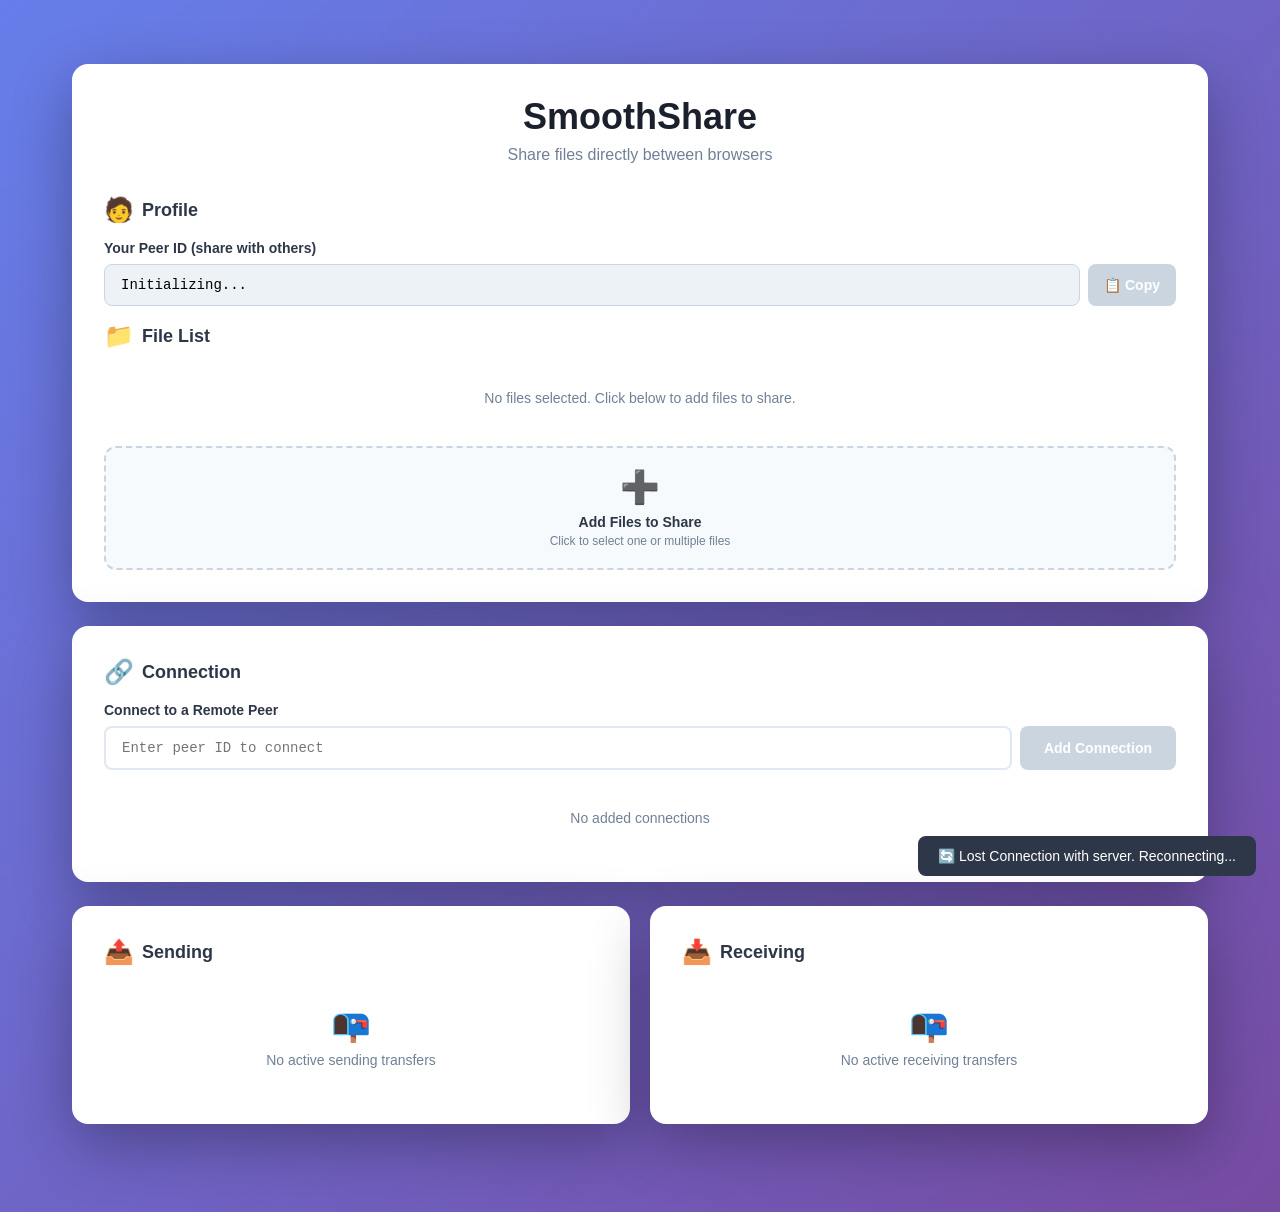
==== index.html @ 60f0b3a9 "version2: n-to-n pattern, single mode, request-based" ====
<!doctype html>
<html lang="en">

<head>
    <meta charset="UTF-8">
    <meta name="viewport" content="width=device-width, initial-scale=1.0">
    <title>SmoothShare</title>
    <link rel="stylesheet" href="./css/index.css">
    <script src="./vendor/peerjs.min.js"></script>
    <script defer src="./js/index.js"></script>
    <script defer src="./js/p2p_logic.js"></script>
</head>

<body>
    <div class="background-wrapper">
        <div class="app-container"><!-- Header -->
            <div class="card">
                <header class="header">
                    <h1 class="title">SmoothShare</h1>
                    <p class="subtitle">Share files directly between browsers</p>
                </header><!-- File Selection Section -->
                <section>
                    <h2 class="section-title"><span class="section-icon">🧑</span>Profile</h2>
                    <div class="connection-info"><label for="myPeerIdDisplay" class="connection-label">Your Peer ID
                            (share with others)</label>
                        <div class="peer-id-container">
                            <div class="peer-id-display" id="myPeerIdDisplay">
                                Initializing...
                            </div><button class="btn btn-primary btn-icon" id="copyPeerIdBtn" disabled>📋 Copy</button>
                        </div>
                    </div>
                    <h2 class="section-title"><span class="section-icon">📁</span>File List</h2>
                    <div id="fileList" class="file-list">
                        <div class="empty-state">
                            No files selected. Click below to add files to share.
                        </div>
                    </div><label for="fileInput" class="file-input-label">
                        <div class="icon">
                            ➕
                        </div>
                        <div style="font-size: 14px; font-weight: 600; color: #2d3748;">
                            Add Files to Share
                        </div>
                        <div style="font-size: 12px; color: #718096; margin-top: 4px;">
                            Click to select one or multiple files
                        </div>
                    </label> <input type="file" id="fileInput" class="file-input" multiple>
                </section>
            </div><!-- Connection Section -->
            <div class="card">
                <section>
                    <h2 class="section-title"><span class="section-icon">🔗</span> Connection</h2>
                    <div class="connection-info"><label for="remotePeerIdInput" class="connection-label">Connect to a
                            Remote Peer</label>
                        <div class="input-group"><input type="text" id="remotePeerIdInput" class="peer-input"
                                placeholder="Enter peer ID to connect">
                            <button class="btn btn-primary" id="connectBtn" disabled>Add Connection</button>
                        </div>
                    </div>
                    <div id="connectionsList" class="connections-list empty-state">No added connections</div>
                </section>
            </div><!-- Transfer Progress Sections -->
            <div class="transfers-grid"><!-- Sending Section -->
                <div class="card">
                    <section>
                        <h2 class="section-title"><span class="section-icon">📤</span> Sending</h2>
                        <div id="sendingTransfers" class="transfer-list">
                            <div class="empty-state">
                                <div class="icon">📭</div>
                                No active sending transfers
                            </div>
                        </div>
                    </section>
                </div><!-- Receiving Section -->
                <div class="card">
                    <section>
                        <h2 class="section-title"><span class="section-icon">📥</span> Receiving</h2>
                        <div id="receivingTransfers" class="transfer-list">
                            <div class="empty-state">
                                <div class="icon">📭</div>
                                No active receiving transfers
                            </div>
                        </div>
                    </section>
                </div>
            </div>
        </div>
    </div>
    <div class="toast" id="toast"></div>
</body>

</html>
---- css/index.css ----
body {
    box-sizing: border-box;
    margin: 0;
    padding: 0;
    font-family: -apple-system, BlinkMacSystemFont, 'Segoe UI', Roboto, Oxygen, Ubuntu, Cantarell, sans-serif;
}

html {
    height: 100%;
}

* {
    box-sizing: border-box;
}

.background-wrapper {
    min-height: 100%;
    background: linear-gradient(135deg, #667eea 0%, #764ba2 100%);
    padding: 32px 0;
    overflow-x: hidden;
    width: 100%;
}

.app-container {
    width: 100%;
    max-width: 1200px;
    margin: 0 auto;
    padding: 16px;
    box-sizing: border-box;
}

@media (min-width: 768px) {
    .app-container {
        padding: 32px;
    }
}

.card {
    background: white;
    border-radius: 16px;
    padding: 24px;
    box-shadow: 0 20px 60px rgba(0, 0, 0, 0.3);
    margin-bottom: 24px;
}

@media (min-width: 768px) {
    .card {
        padding: 32px;
    }
}

.header {
    text-align: center;
    margin-bottom: 32px;
}

.title {
    font-size: 28px;
    font-weight: 700;
    color: #1a202c;
    margin: 0 0 8px 0;
}

.subtitle {
    font-size: 14px;
    color: #718096;
    margin: 0;
}

.icon {
    font-size: 32px;
    margin-bottom: 8px;
}

@media (min-width: 768px) {
    .title {
        font-size: 36px;
    }

    .subtitle {
        font-size: 16px;
    }
}

.section-title {
    font-size: 18px;
    font-weight: 600;
    color: #2d3748;
    margin: 0 0 16px 0;
    display: flex;
    align-items: center;
    gap: 8px;
}

.section-icon {
    font-size: 24px;
}

/* File Selection Section */
.file-list {
    display: flex;
    flex-direction: column;
    gap: 8px;
    margin-bottom: 16px;
    max-height: 200px;
    overflow-y: auto;
}

.file-item {
    display: flex;
    align-items: center;
    justify-content: space-between;
    padding: 12px;
    background: #f7fafc;
    border-radius: 8px;
    border: 1px solid #e2e8f0;
}

.file-item-info {
    display: flex;
    align-items: center;
    gap: 12px;
    flex: 1;
    min-width: 0;
}

.file-item-icon {
    font-size: 32px;
    flex-shrink: 0;
}

.file-item-details {
    flex: 1;
    min-width: 0;
}

.file-item-name {
    font-size: 14px;
    font-weight: 600;
    color: #2d3748;
    white-space: nowrap;
    overflow: hidden;
    text-overflow: ellipsis;
}

.file-item-size {
    font-size: 12px;
    color: #718096;
}

.file-item-remove {
    padding: 6px 12px;
    background: #fc8181;
    color: white;
    border: none;
    border-radius: 6px;
    font-size: 12px;
    font-weight: 600;
    cursor: pointer;
    transition: all 0.2s;
    flex-shrink: 0;
}

.file-item-remove:hover {
    background: #f56565;
}

.file-input-label {
    display: block;
    padding: 20px;
    border: 2px dashed #cbd5e0;
    border-radius: 12px;
    text-align: center;
    cursor: pointer;
    transition: all 0.2s;
    background: #f7fafc;
}

.file-input-label:hover {
    border-color: #667eea;
    background: #edf2f7;
}

.file-input {
    display: none;
}

.empty-state {
    text-align: center;
    padding: 24px;
    color: #718096;
    font-size: 14px;
}

/* Connection Section */
.connection-info {
    margin-bottom: 16px;
}

.connection-label {
    font-size: 14px;
    font-weight: 600;
    color: #2d3748;
    margin-bottom: 8px;
    display: block;
}

.peer-id-container {
    display: flex;
    gap: 8px;
    align-items: stretch;
    margin-bottom: 16px;
}

.peer-id-display {
    flex: 1;
    padding: 12px 16px;
    background: #edf2f7;
    border-radius: 8px;
    font-family: 'Courier New', monospace;
    font-size: 12px;
    word-break: break-all;
    border: 1px solid #cbd5e0;
    display: flex;
    align-items: center;
}

@media (min-width: 768px) {
    .peer-id-display {
        font-size: 14px;
    }
}

.input-group {
    display: flex;
    flex-direction: column;
    gap: 8px;
    margin-bottom: 12px;
}

@media (min-width: 768px) {
    .input-group {
        flex-direction: row;
    }
}

.peer-input {
    flex: 1;
    padding: 12px 16px;
    border: 2px solid #e2e8f0;
    border-radius: 8px;
    font-size: 14px;
    font-family: 'Courier New', monospace;
    width: 100%;
    box-sizing: border-box;
    min-width: 0;
}

.peer-input:focus {
    outline: none;
    border-color: #667eea;
}

@media (min-width: 768px) {
    .peer-input {
        width: auto;
    }
}

.btn {
    padding: 12px 24px;
    border: none;
    border-radius: 8px;
    font-size: 14px;
    font-weight: 600;
    cursor: pointer;
    transition: all 0.2s;
    white-space: nowrap;
}

.btn-primary {
    background: #667eea;
    color: white;
}

.btn-primary:hover:not(:disabled) {
    background: #5a67d8;
    transform: translateY(-1px);
    box-shadow: 0 4px 12px rgba(102, 126, 234, 0.4);
}

.btn-primary:disabled {
    background: #cbd5e0;
    cursor: not-allowed;
}

.btn-success {
    background: #48bb78;
    color: white;
}

.btn-success:hover:not(:disabled) {
    background: #38a169;
    transform: translateY(-1px);
}

.btn-success:disabled {
    background: #cbd5e0;
    cursor: not-allowed;
}

.btn-danger {
    background: #fc8181;
    color: white;
}

.btn-danger:hover:not(:disabled) {
    background: #f56565;
    transform: translateY(-1px);
}

.btn-danger:disabled {
    background: #cbd5e0;
    cursor: not-allowed;
}

.btn-icon {
    padding: 12px 16px;
}

.button-group {
    display: flex;
    gap: 8px;
    flex-wrap: wrap;
}

.connection-box {
    padding: 16px;
    background: #f0fdf4;
    border-radius: 12px;
    border: 2px solid #86efac;
    margin-bottom: 12px;
}

.connection-box-header {
    display: flex;
    align-items: center;
    gap: 8px;
    margin-bottom: 12px;
}

.connection-status-icon {
    font-size: 20px;
}

.connection-peer-id {
    font-family: 'Courier New', monospace;
    font-size: 13px;
    color: #166534;
    font-weight: 600;
    flex: 1;
    word-break: break-all;
}

.connection-actions {
    display: flex;
    gap: 8px;
    flex-wrap: wrap;
}

.connections-list {
    display: flex;
    flex-direction: column;
    gap: 12px;
    margin-top: 16px;
    max-height: 250px;
    overflow-y: auto;
}

.empty-connections {
    text-align: center;
    padding: 24px;
    color: #718096;
    font-size: 14px;
    background: #f7fafc;
    border-radius: 12px;
    border: 1px solid #e2e8f0;
}

/* Transfer Sections */
.transfers-grid {
    display: grid;
    grid-template-columns: 1fr 1fr;
    gap: 20px;
    /* align-items: start; */
}

/* Responsive: stack on small screens */
@media (max-width: 768px) {
    .transfers-grid {
        grid-template-columns: 1fr;
    }
}

.transfer-list {
    /* height: 400px; */
    max-height: 400px;
    overflow-y: auto;
    width: 100%;
    box-sizing: border-box;
}

.transfer-box {
    background: white;
    border-radius: 10px;
    padding: 16px;
    margin-bottom: 12px;
    border: 2px solid #e0e0e0;
    transition: all 0.3s;
}

.transfer-box:hover {
    border-color: #667eea;
    box-shadow: 0 4px 12px rgba(102, 126, 234, 0.1);
}

.transfer-header {
    display: flex;
    justify-content: space-between;
    align-items: center;
    margin-bottom: 10px;
}

.transfer-peer {
    font-weight: 600;
    color: #667eea;
    font-size: 13px;
    font-family: monospace;
    overflow: hidden;
    text-overflow: ellipsis;
}

.transfer-status {
    font-size: 12px;
    padding: 4px 10px;
    border-radius: 12px;
    font-weight: 600;
}

.transfer-status.complete {
    background: #d4edda;
    color: #155724;
}

.transfer-status.active {
    background: #cce5ff;
    color: #004085;
}

.transfer-status.error {
    background: #f8d7da;
    color: #721c24;
}

.transfer-file {
    /* display: block;
    width: 100%;
    max-width: 100%; */
    font-size: 14px;
    color: #333;
    margin-bottom: 8px;
    overflow: hidden;
    text-overflow: ellipsis;
    white-space: normal;
    overflow-wrap: anywhere;
}

.progress-bar {
    width: 100%;
    height: 20px;
    background: #e0e0e0;
    border-radius: 10px;
    overflow: hidden;
}

.progress-fill {
    height: 100%;
    background: linear-gradient(90deg, #667eea, #764ba2);
    transition: width 0.3s;
    display: flex;
    align-items: center;
    justify-content: center;
    color: white;
    font-size: 11px;
    font-weight: 700;
}

/* .transfer-box {
    padding: 16px;
    background: #f7fafc;
    border-radius: 12px;
    border: 1px solid #e2e8f0;
    margin-bottom: 12px;
}

.transfer-header {
    display: flex;
    justify-content: space-between;
    align-items: center;
    margin-bottom: 12px;
}

.transfer-peer {
    font-size: 12px;
    font-family: 'Courier New', monospace;
    color: #4a5568;
    font-weight: 600;
}

.transfer-status {
    font-size: 11px;
    padding: 4px 8px;
    border-radius: 4px;
    font-weight: 600;
}

.transfer-status.sending {
    background: #bee3f8;
    color: #2c5282;
}

.transfer-status.receiving {
    background: #bee3f8;
    color: #2c5282;
}

.transfer-status.completed {
    background: #c6f6d5;
    color: #22543d;
}

.transfer-file {
    font-size: 13px;
    color: #2d3748;
    font-weight: 600;
    margin-bottom: 8px;
    white-space: nowrap;
    overflow: hidden;
    text-overflow: ellipsis;
}

.progress-bar-container {
    height: 8px;
    background: #cbd5e0;
    border-radius: 4px;
    overflow: hidden;
    margin-bottom: 8px;
}

.progress-bar {
    height: 100%;
    background: #48bb78;
    width: 0%;
    transition: width 0.3s;
}

.progress-text {
    font-size: 12px;
    color: #718096;
    text-align: right;
} */

/* Utility */
.status {
    padding: 12px;
    border-radius: 8px;
    margin-top: 15px;
    font-size: 14px;
    animation: slideIn 0.3s;
    text-overflow: ellipsis;
    overflow: hidden;
    white-space: normal;
    overflow-wrap: anywhere;
}

@keyframes slideIn {
    from {
        opacity: 0;
        transform: translateY(-10px);
    }

    to {
        opacity: 1;
        transform: translateY(0);
    }
}

.status.success {
    background: #d4edda;
    color: #155724;
    border: 1px solid #c3e6cb;
}

.status.error {
    background: #f8d7da;
    color: #721c24;
    border: 1px solid #f5c6cb;
}

.status.info {
    background: #d1ecf1;
    color: #0c5460;
    border: 1px solid #bee5eb;
}

.toast {
    position: fixed;
    bottom: 24px;
    right: 24px;
    padding: 12px 20px;
    background: #2d3748;
    color: white;
    border-radius: 8px;
    font-size: 14px;
    opacity: 0;
    transform: translateY(20px);
    transition: all 0.3s;
    pointer-events: none;
    z-index: 1000;
}

.toast.show {
    opacity: 1;
    transform: translateY(0);
}
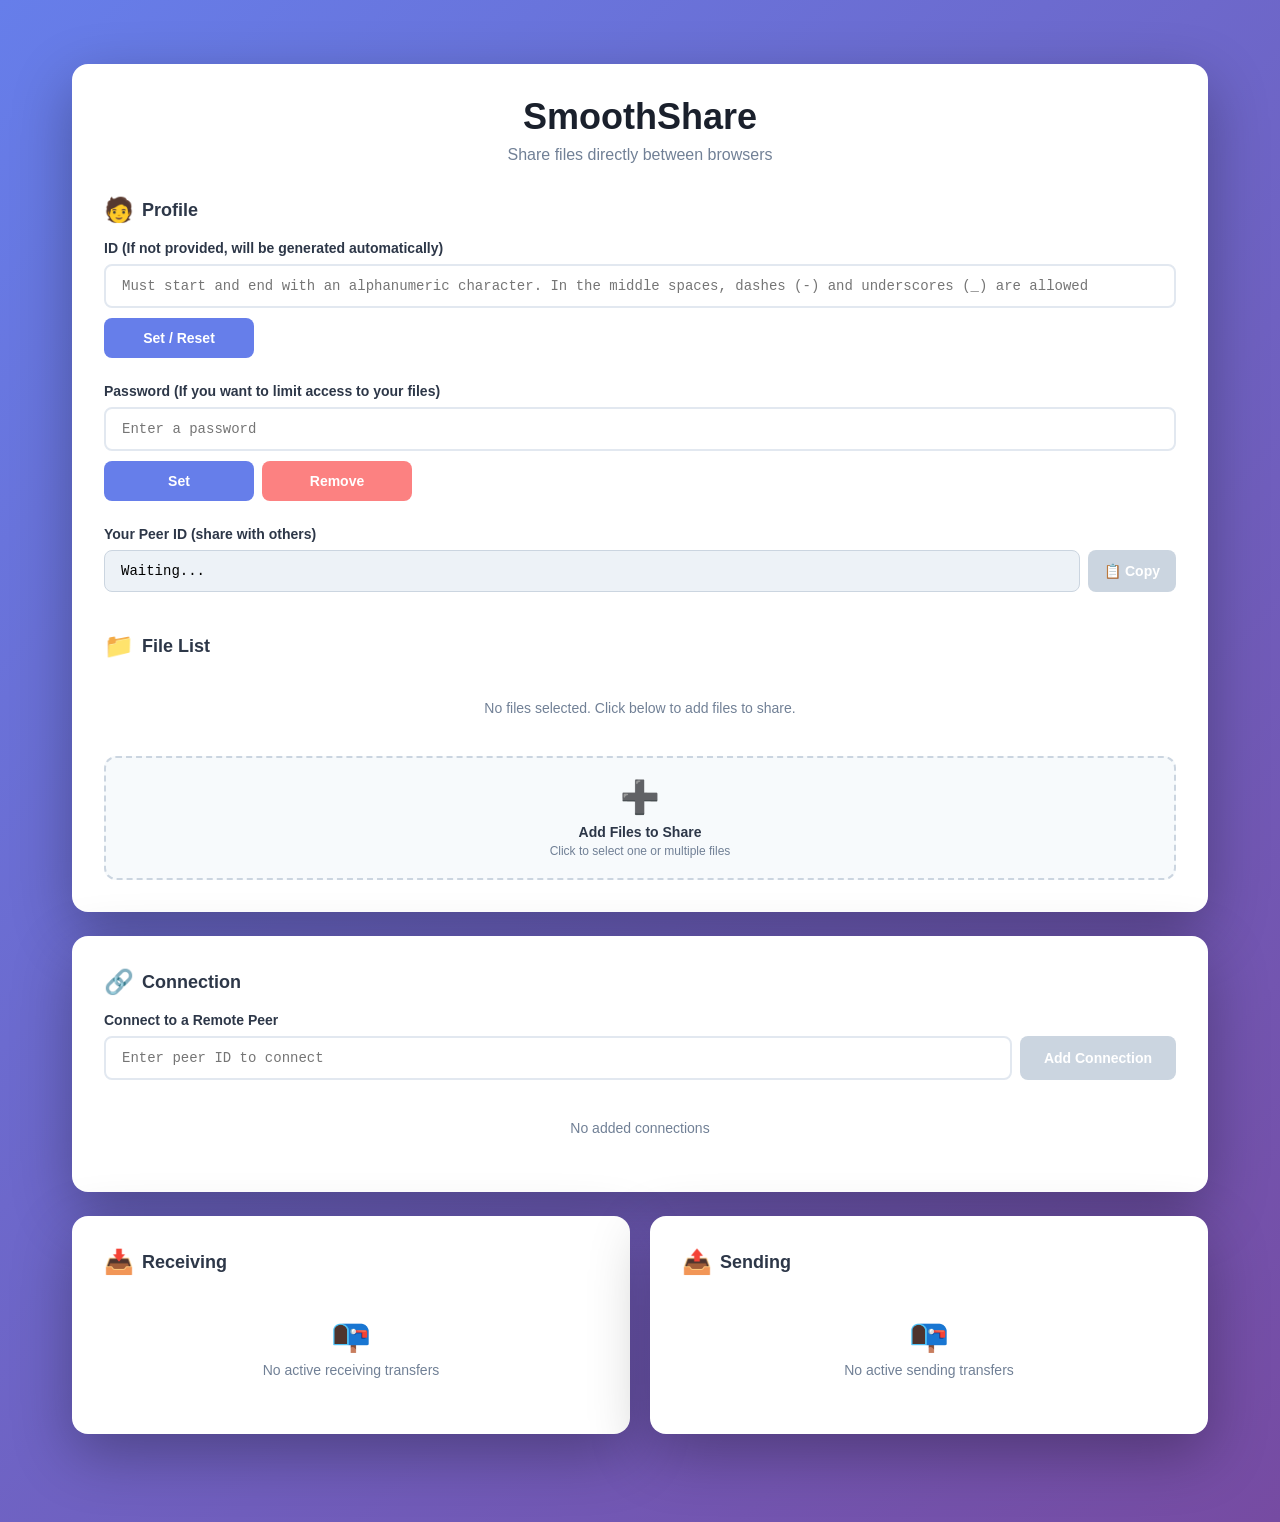
==== commit 3a44d588: "version3: add profile containing id and password" ====
--- a/index.html
+++ b/index.html
@@ -13,22 +13,49 @@
 
 <body>
     <div class="background-wrapper">
-        <div class="app-container"><!-- Header -->
+        <div class="app-container">
+            <!-- Header -->
             <div class="card">
                 <header class="header">
                     <h1 class="title">SmoothShare</h1>
                     <p class="subtitle">Share files directly between browsers</p>
-                </header><!-- File Selection Section -->
-                <section>
+                </header>
+                <!-- Profile Section -->
+                <section style="margin-bottom: 40px;">
                     <h2 class="section-title"><span class="section-icon">🧑</span>Profile</h2>
-                    <div class="connection-info"><label for="myPeerIdDisplay" class="connection-label">Your Peer ID
-                            (share with others)</label>
-                        <div class="peer-id-container">
-                            <div class="peer-id-display" id="myPeerIdDisplay">
-                                Initializing...
-                            </div><button class="btn btn-primary btn-icon" id="copyPeerIdBtn" disabled>📋 Copy</button>
+                    <div style="display: flex; flex-direction: column; gap: 25px;">
+                        <div><label for="profileId" class="connection-label">
+                                ID (If not provided, will be generated automatically)</label>
+                            <input type="text" id="profileId"
+                                placeholder="Must start and end with an alphanumeric character. In the middle spaces, dashes (-) and underscores (_) are allowed"
+                                style="width: 100%;">
+                            <button class="btn btn-primary" id="setIdBtn" style="width: 150px; margin-top: 10px;">Set /
+                                Reset</button>
+                        </div>
+                        <div><label for="profilePassword" class="connection-label">
+                                Password (If you want to limit access to your files)</label> <input type="password"
+                                id="profilePassword" placeholder="Enter a password" style="width: 100%;">
+                            <div class="connection-actions">
+                                <button class="btn btn-primary" style="width: 150px; margin-top: 10px;"
+                                    id="setPasswordBtn"> Set</button>
+                                <button class="btn btn-danger" style="width: 150px; margin-top: 10px;"
+                                    id="removePasswordBtn">Remove</button>
+                            </div>
+                        </div>
+                        <div><label for="myPeerIdDisplay" class="connection-label">Your Peer ID
+                                (share with others)</label>
+                            <div class="peer-id-container">
+                                <div class="peer-id-display" id="myPeerIdDisplay">
+                                    Waiting...
+                                </div><button class="btn btn-primary btn-icon" id="copyPeerIdBtn" disabled>📋
+                                    Copy</button>
+                            </div>
                         </div>
                     </div>
+
+                </section>
+                <!-- File Selection Section -->
+                <section>
                     <h2 class="section-title"><span class="section-icon">📁</span>File List</h2>
                     <div id="fileList" class="file-list">
                         <div class="empty-state">
@@ -46,21 +73,36 @@
                         </div>
                     </label> <input type="file" id="fileInput" class="file-input" multiple>
                 </section>
-            </div><!-- Connection Section -->
+            </div>
+            <!-- Connection Section -->
             <div class="card">
                 <section>
                     <h2 class="section-title"><span class="section-icon">🔗</span> Connection</h2>
                     <div class="connection-info"><label for="remotePeerIdInput" class="connection-label">Connect to a
                             Remote Peer</label>
-                        <div class="input-group"><input type="text" id="remotePeerIdInput" class="peer-input"
+                        <div class="input-group"><input type="text" id="remotePeerIdInput"
                                 placeholder="Enter peer ID to connect">
                             <button class="btn btn-primary" id="connectBtn" disabled>Add Connection</button>
                         </div>
                     </div>
                     <div id="connectionsList" class="connections-list empty-state">No added connections</div>
                 </section>
-            </div><!-- Transfer Progress Sections -->
-            <div class="transfers-grid"><!-- Sending Section -->
+            </div>
+            <!-- Transfer Progress Sections -->
+            <div class="transfers-grid">
+                <!-- Receiving Section -->
+                <div class="card" id="recvCard">
+                    <section>
+                        <h2 class="section-title"><span class="section-icon">📥</span> Receiving</h2>
+                        <div id="receivingTransfers" class="transfer-list">
+                            <div class="empty-state">
+                                <div class="icon">📭</div>
+                                No active receiving transfers
+                            </div>
+                        </div>
+                    </section>
+                </div>
+                <!-- Sending Section -->
                 <div class="card">
                     <section>
                         <h2 class="section-title"><span class="section-icon">📤</span> Sending</h2>
@@ -68,17 +110,6 @@
                             <div class="empty-state">
                                 <div class="icon">📭</div>
                                 No active sending transfers
-                            </div>
-                        </div>
-                    </section>
-                </div><!-- Receiving Section -->
-                <div class="card">
-                    <section>
-                        <h2 class="section-title"><span class="section-icon">📥</span> Receiving</h2>
-                        <div id="receivingTransfers" class="transfer-list">
-                            <div class="empty-state">
-                                <div class="icon">📭</div>
-                                No active receiving transfers
                             </div>
                         </div>
                     </section>
--- a/css/index.css
+++ b/css/index.css
@@ -94,6 +94,33 @@
 
 .section-icon {
     font-size: 24px;
+}
+
+/* Profile */
+.peer-id-container {
+    display: flex;
+    gap: 8px;
+    align-items: stretch;
+    /* margin-bottom: 16px; */
+}
+
+.peer-id-display {
+    flex: 1;
+    padding: 12px 16px;
+    background: #edf2f7;
+    border-radius: 8px;
+    font-family: 'Courier New', monospace;
+    font-size: 12px;
+    word-break: break-all;
+    border: 1px solid #cbd5e0;
+    display: flex;
+    align-items: center;
+}
+
+@media (min-width: 768px) {
+    .peer-id-display {
+        font-size: 14px;
+    }
 }
 
 /* File Selection Section */
@@ -205,32 +232,6 @@
     display: block;
 }
 
-.peer-id-container {
-    display: flex;
-    gap: 8px;
-    align-items: stretch;
-    margin-bottom: 16px;
-}
-
-.peer-id-display {
-    flex: 1;
-    padding: 12px 16px;
-    background: #edf2f7;
-    border-radius: 8px;
-    font-family: 'Courier New', monospace;
-    font-size: 12px;
-    word-break: break-all;
-    border: 1px solid #cbd5e0;
-    display: flex;
-    align-items: center;
-}
-
-@media (min-width: 768px) {
-    .peer-id-display {
-        font-size: 14px;
-    }
-}
-
 .input-group {
     display: flex;
     flex-direction: column;
@@ -244,7 +245,7 @@
     }
 }
 
-.peer-input {
+input {
     flex: 1;
     padding: 12px 16px;
     border: 2px solid #e2e8f0;
@@ -256,13 +257,13 @@
     min-width: 0;
 }
 
-.peer-input:focus {
+input:focus {
     outline: none;
     border-color: #667eea;
 }
 
 @media (min-width: 768px) {
-    .peer-input {
+    input {
         width: auto;
     }
 }
@@ -338,15 +339,17 @@
     padding: 16px;
     background: #f0fdf4;
     border-radius: 12px;
-    border: 2px solid #86efac;
+    border: 2px solid #e2e8f0;
     margin-bottom: 12px;
+    background: #f8fafc;
+    color: #475569;
 }
 
 .connection-box-header {
     display: flex;
     align-items: center;
     gap: 8px;
-    margin-bottom: 12px;
+    margin-bottom: 20px;
 }
 
 .connection-status-icon {
@@ -356,7 +359,7 @@
 .connection-peer-id {
     font-family: 'Courier New', monospace;
     font-size: 13px;
-    color: #166534;
+    /* color: #166534; */
     font-weight: 600;
     flex: 1;
     word-break: break-all;
@@ -399,6 +402,10 @@
 @media (max-width: 768px) {
     .transfers-grid {
         grid-template-columns: 1fr;
+    }
+
+    #recvCard {
+        margin-bottom: 0px;
     }
 }
 
@@ -494,81 +501,6 @@
     font-size: 11px;
     font-weight: 700;
 }
-
-/* .transfer-box {
-    padding: 16px;
-    background: #f7fafc;
-    border-radius: 12px;
-    border: 1px solid #e2e8f0;
-    margin-bottom: 12px;
-}
-
-.transfer-header {
-    display: flex;
-    justify-content: space-between;
-    align-items: center;
-    margin-bottom: 12px;
-}
-
-.transfer-peer {
-    font-size: 12px;
-    font-family: 'Courier New', monospace;
-    color: #4a5568;
-    font-weight: 600;
-}
-
-.transfer-status {
-    font-size: 11px;
-    padding: 4px 8px;
-    border-radius: 4px;
-    font-weight: 600;
-}
-
-.transfer-status.sending {
-    background: #bee3f8;
-    color: #2c5282;
-}
-
-.transfer-status.receiving {
-    background: #bee3f8;
-    color: #2c5282;
-}
-
-.transfer-status.completed {
-    background: #c6f6d5;
-    color: #22543d;
-}
-
-.transfer-file {
-    font-size: 13px;
-    color: #2d3748;
-    font-weight: 600;
-    margin-bottom: 8px;
-    white-space: nowrap;
-    overflow: hidden;
-    text-overflow: ellipsis;
-}
-
-.progress-bar-container {
-    height: 8px;
-    background: #cbd5e0;
-    border-radius: 4px;
-    overflow: hidden;
-    margin-bottom: 8px;
-}
-
-.progress-bar {
-    height: 100%;
-    background: #48bb78;
-    width: 0%;
-    transition: width 0.3s;
-}
-
-.progress-text {
-    font-size: 12px;
-    color: #718096;
-    text-align: right;
-} */
 
 /* Utility */
 .status {
